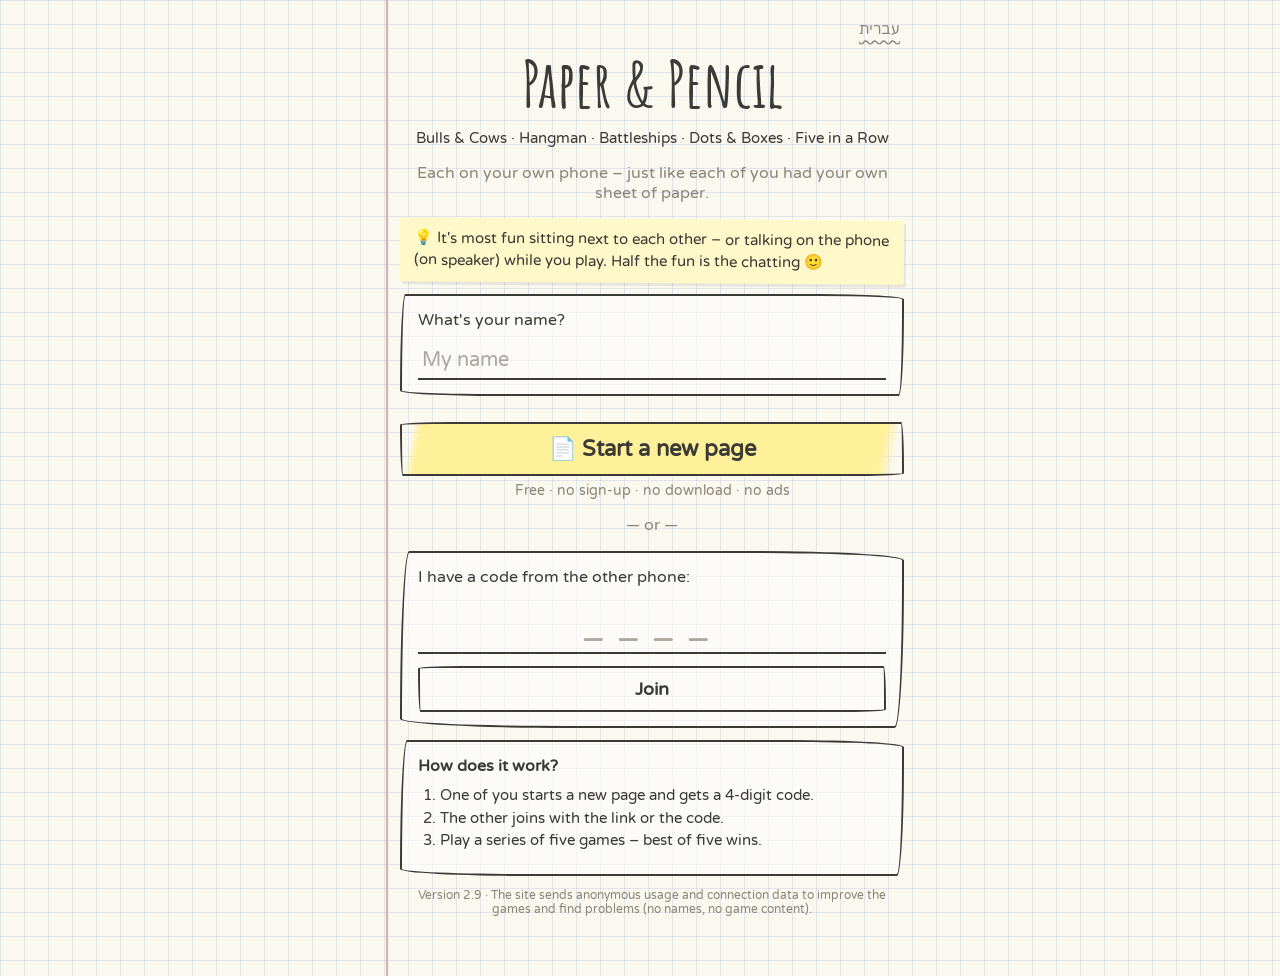
==== en/index.html @ fcc3f16a "v2.9: English link preview – invites from an English phone use small-joys.com/en/ (English title and" ====
<!doctype html>
<html lang="en" dir="ltr">
<head>
<!-- GENERATED by tools/make-en.py from index.html – do not edit by hand -->
<base href="../">
<meta charset="utf-8">
<meta name="viewport" content="width=device-width, initial-scale=1, viewport-fit=cover">
<meta name="theme-color" content="#fbf8ef">
<meta name="apple-mobile-web-app-capable" content="yes">
<meta name="mobile-web-app-capable" content="yes">
<title>Paper &amp; Pencil</title>
<link rel="icon" type="image/png" sizes="32x32" href="icons/favicon-32.png">
<link rel="icon" type="image/png" sizes="192x192" href="icons/icon-192.png">
<link rel="apple-touch-icon" href="icons/apple-touch-icon.png">
<link rel="manifest" href="manifest.webmanifest">
<meta name="apple-mobile-web-app-title" content="Paper &amp; Pencil">
<meta name="description" content="Five pencil-and-paper games for two, each on your own phone: Bulls &amp; Cows, Hangman, Battleships, Dots &amp; Boxes and Five in a Row. Free, no sign-up.">
<meta property="og:title" content="Paper &amp; Pencil – 5 games for two">
<meta property="og:description" content="Bulls &amp; Cows · Hangman · Battleships · Dots &amp; Boxes · Five in a Row – each on your own phone. Come play with me!">
<meta property="og:image" content="https://small-joys.com/icons/og-en.png">
<meta property="og:image:width" content="1200">
<meta property="og:image:height" content="630">
<meta name="twitter:card" content="summary_large_image">
<meta property="og:url" content="https://small-joys.com/en/">
<meta property="og:type" content="website">
<script>
  // Language before anything is drawn: a Hebrew device gets Hebrew, any other gets English (same rule as js/i18n.js).
  (function () {
    var l = null;
    try { var q = new URLSearchParams(location.search).get('lang'); if (q === 'he' || q === 'en') { l = q; localStorage.setItem('dv:lang', q); } } catch (e) { /* ignore */ }
    if (!l) try { var s = localStorage.getItem('dv:lang'); if (s === 'he' || s === 'en') l = s; } catch (e) { /* ignore */ }
    if (!l) l = /^(he|iw)\b/i.test((navigator.languages && navigator.languages[0]) || navigator.language || '') ? 'he' : 'en';
    window.__dvLang = l;
    document.documentElement.lang = l;
    document.documentElement.dir = l === 'he' ? 'rtl' : 'ltr';
    if (l === 'en') document.title = 'Paper & Pencil';
  })();
</script>
<link rel="preconnect" href="https://fonts.googleapis.com">
<link rel="preconnect" href="https://fonts.gstatic.com" crossorigin>
<link href="https://fonts.googleapis.com/css2?family=Amatic+SC:wght@400;700&family=Playpen+Sans+Hebrew:wght@400;600&family=Varela+Round&display=swap" rel="stylesheet">
<link rel="stylesheet" href="style.css?v=2.9">
<script src="js/vendor/paho-mqtt.min.js?v=2.9"></script>
<script src="js/vendor/peerjs.min.js?v=2.9"></script>
</head>
<body>
<div id="app"></div>
<script>
  // Every script of one release is requested with the same ?v=, so a browser never runs a mix of
  // old and new files after an update.
  window.__dvV = '2.9';
  (function () {
    var v = window.__dvV, base = new URL('js/', document.baseURI).href, map = { imports: {} };
    ['main', 'i18n', 'install', 'net', 'log', 'analytics', 'metrics', 'core', 'ui', 'sound', 'demo', 'games/bull', 'games/hangman', 'games/ships', 'games/dots', 'games/five']
      .forEach(function (f) { map.imports[base + f + '.js'] = base + f + '.js?v=' + v; });
    var im = document.createElement('script'); im.type = 'importmap'; im.textContent = JSON.stringify(map);
    document.body.appendChild(im);
    var m = document.createElement('script'); m.type = 'module'; m.src = 'js/main.js?v=' + v;
    document.body.appendChild(m);
  })();
</script>

</body>
</html>
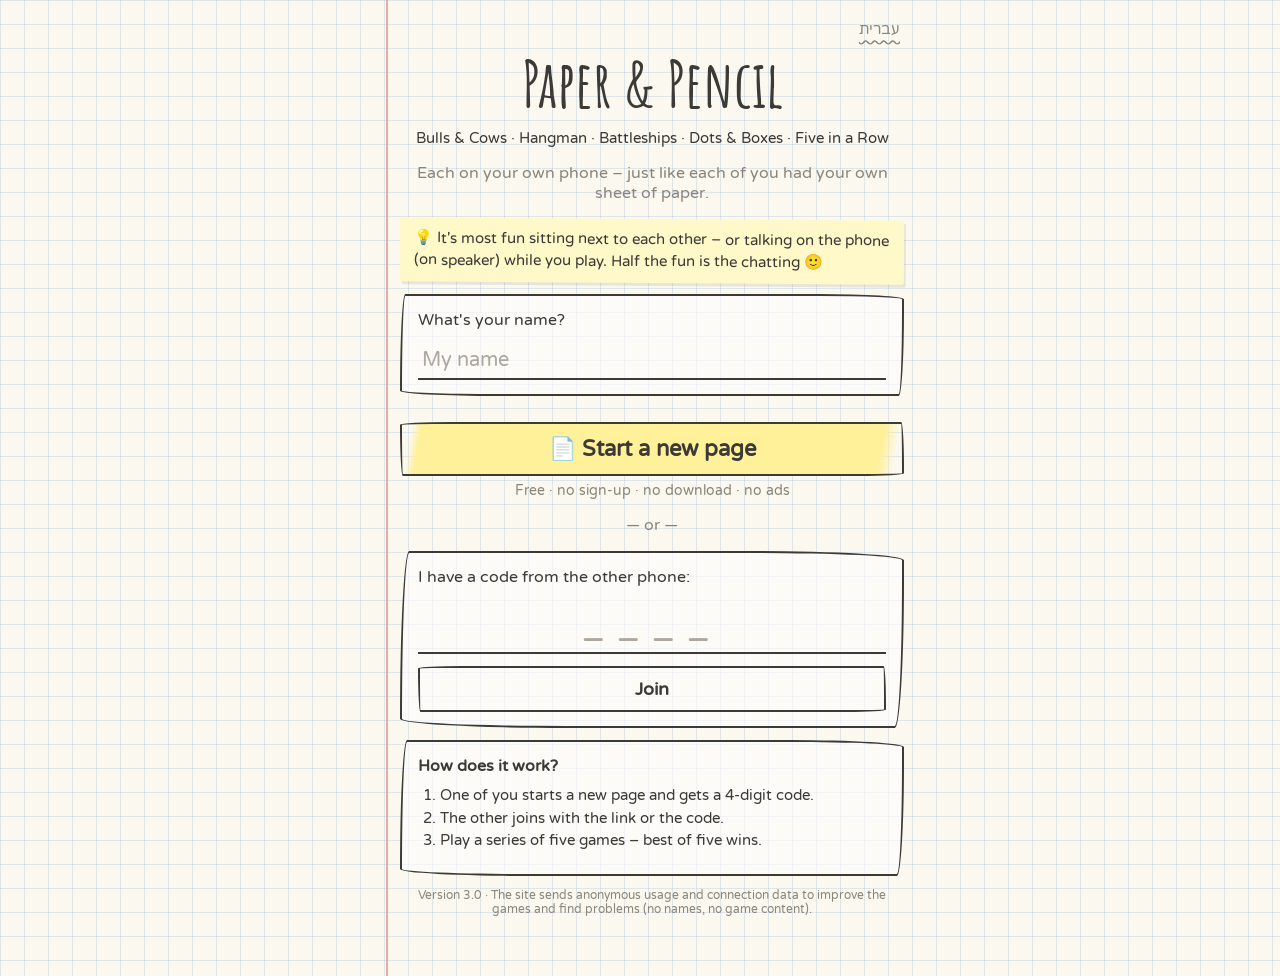
==== commit a5cf11bc: "v3.0: helping the friend get in - The friend arrives while the inviter is away: instead of 'not answ" ====
--- a/en/index.html
+++ b/en/index.html
@@ -39,16 +39,16 @@
 <link rel="preconnect" href="https://fonts.googleapis.com">
 <link rel="preconnect" href="https://fonts.gstatic.com" crossorigin>
 <link href="https://fonts.googleapis.com/css2?family=Amatic+SC:wght@400;700&family=Playpen+Sans+Hebrew:wght@400;600&family=Varela+Round&display=swap" rel="stylesheet">
-<link rel="stylesheet" href="style.css?v=2.9">
-<script src="js/vendor/paho-mqtt.min.js?v=2.9"></script>
-<script src="js/vendor/peerjs.min.js?v=2.9"></script>
+<link rel="stylesheet" href="style.css?v=3.0">
+<script src="js/vendor/paho-mqtt.min.js?v=3.0"></script>
+<script src="js/vendor/peerjs.min.js?v=3.0"></script>
 </head>
 <body>
 <div id="app"></div>
 <script>
   // Every script of one release is requested with the same ?v=, so a browser never runs a mix of
   // old and new files after an update.
-  window.__dvV = '2.9';
+  window.__dvV = '3.0';
   (function () {
     var v = window.__dvV, base = new URL('js/', document.baseURI).href, map = { imports: {} };
     ['main', 'i18n', 'install', 'net', 'log', 'analytics', 'metrics', 'core', 'ui', 'sound', 'demo', 'games/bull', 'games/hangman', 'games/ships', 'games/dots', 'games/five']
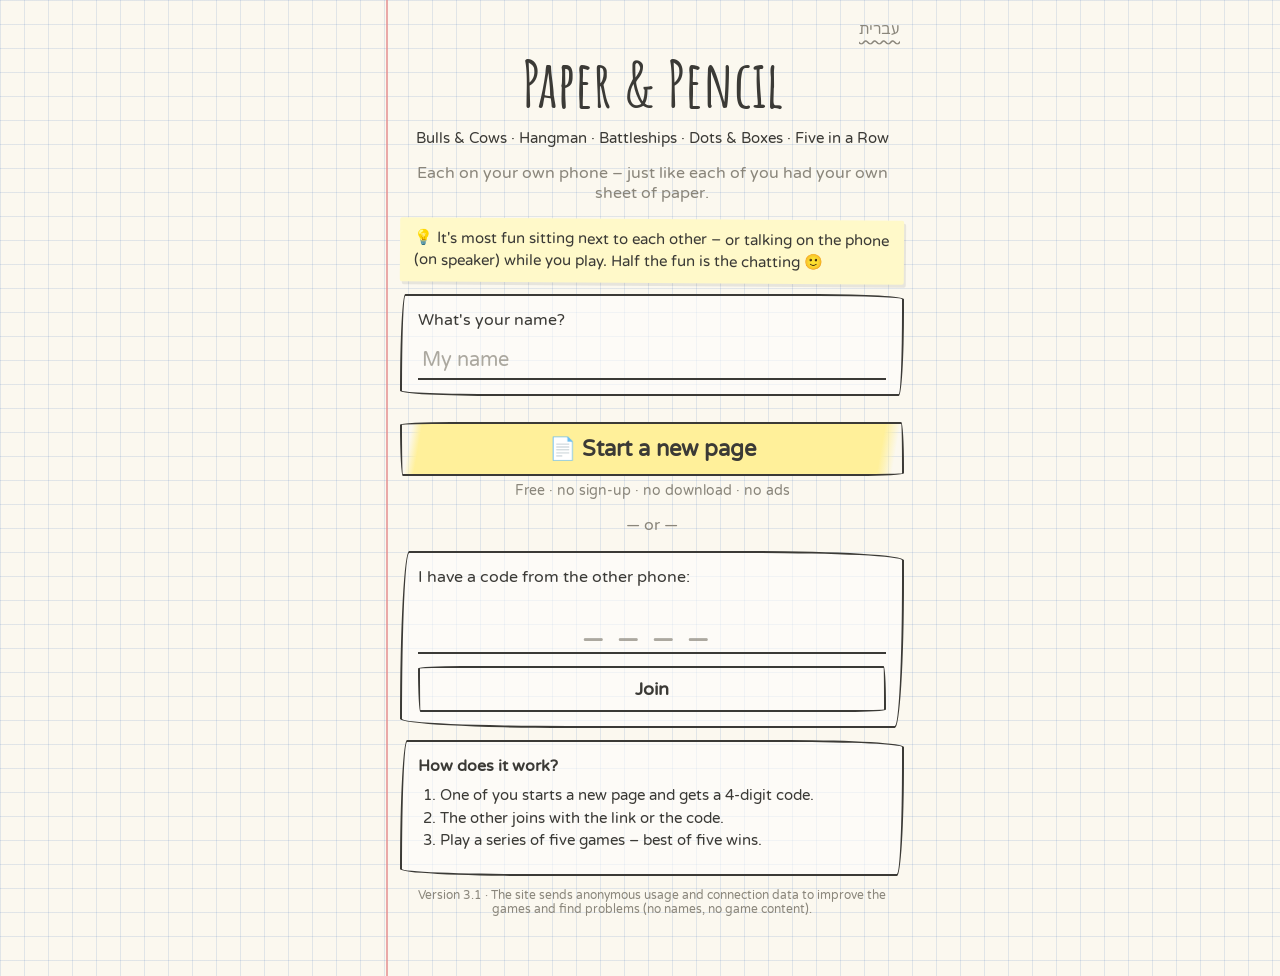
==== commit 17b3dbe5: "v3.1: our room – pairs keep their link and call each other back - After a full series: '📌 your room'" ====
--- a/en/index.html
+++ b/en/index.html
@@ -39,16 +39,16 @@
 <link rel="preconnect" href="https://fonts.googleapis.com">
 <link rel="preconnect" href="https://fonts.gstatic.com" crossorigin>
 <link href="https://fonts.googleapis.com/css2?family=Amatic+SC:wght@400;700&family=Playpen+Sans+Hebrew:wght@400;600&family=Varela+Round&display=swap" rel="stylesheet">
-<link rel="stylesheet" href="style.css?v=3.0">
-<script src="js/vendor/paho-mqtt.min.js?v=3.0"></script>
-<script src="js/vendor/peerjs.min.js?v=3.0"></script>
+<link rel="stylesheet" href="style.css?v=3.1">
+<script src="js/vendor/paho-mqtt.min.js?v=3.1"></script>
+<script src="js/vendor/peerjs.min.js?v=3.1"></script>
 </head>
 <body>
 <div id="app"></div>
 <script>
   // Every script of one release is requested with the same ?v=, so a browser never runs a mix of
   // old and new files after an update.
-  window.__dvV = '3.0';
+  window.__dvV = '3.1';
   (function () {
     var v = window.__dvV, base = new URL('js/', document.baseURI).href, map = { imports: {} };
     ['main', 'i18n', 'install', 'net', 'log', 'analytics', 'metrics', 'core', 'ui', 'sound', 'demo', 'games/bull', 'games/hangman', 'games/ships', 'games/dots', 'games/five']
